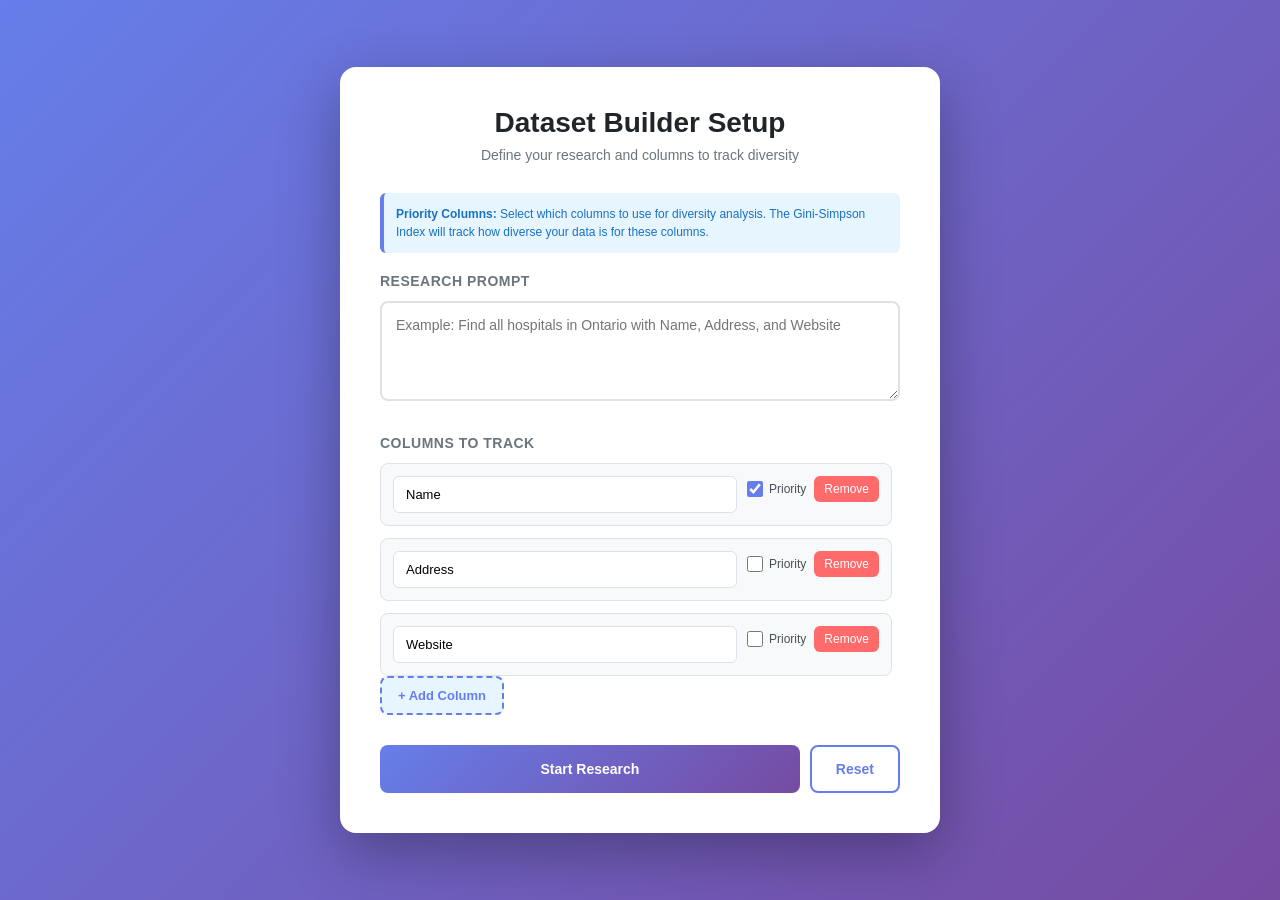
==== templates/index.html @ 41a12b10 "Added UI and continuous interaction with the algorithm" ====
<!DOCTYPE html>
<html lang="en">
<head>
    <meta charset="UTF-8">
    <meta name="viewport" content="width=device-width, initial-scale=1.0">
    <title>Dataset Builder - Setup</title>
    <style>
        * {
            margin: 0;
            padding: 0;
            box-sizing: border-box;
        }

        body {
            font-family: -apple-system, BlinkMacSystemFont, 'Segoe UI', Roboto, sans-serif;
            background: linear-gradient(135deg, #667eea 0%, #764ba2 100%);
            min-height: 100vh;
            display: flex;
            align-items: center;
            justify-content: center;
            padding: 20px;
        }

        .container {
            width: 100%;
            max-width: 600px;
            background: white;
            border-radius: 16px;
            box-shadow: 0 20px 60px rgba(0, 0, 0, 0.3);
            padding: 40px;
        }

        .header {
            margin-bottom: 30px;
            text-align: center;
        }

        .header h1 {
            font-size: 28px;
            color: #212529;
            margin-bottom: 8px;
            font-weight: 600;
        }

        .header p {
            font-size: 14px;
            color: #6c757d;
        }

        .form-section {
            margin-bottom: 30px;
        }

        .form-section-title {
            font-size: 14px;
            font-weight: 600;
            color: #6c757d;
            text-transform: uppercase;
            letter-spacing: 0.5px;
            margin-bottom: 12px;
            display: block;
        }

        .prompt-box {
            width: 100%;
            padding: 14px;
            border: 2px solid #dee2e6;
            border-radius: 8px;
            font-family: inherit;
            font-size: 14px;
            resize: vertical;
            min-height: 100px;
            transition: border-color 0.2s;
        }

        .prompt-box:focus {
            outline: none;
            border-color: #667eea;
            box-shadow: 0 0 0 3px rgba(102, 126, 234, 0.1);
        }

        .columns-container {
            display: flex;
            flex-direction: column;
            gap: 12px;
            max-height: 400px;
            overflow-y: auto;
            padding-right: 8px;
        }

        .column-input-group {
            display: flex;
            gap: 10px;
            align-items: flex-start;
            padding: 12px;
            background: #f8f9fa;
            border-radius: 8px;
            border: 1px solid #dee2e6;
            transition: all 0.2s;
        }

        .column-input-group:hover {
            background: #f0f0f0;
            border-color: #667eea;
        }

        .column-input-group.error {
            border-color: #ff6b6b;
            background: #fff5f5;
        }

        .column-input {
            flex: 1;
            padding: 10px 12px;
            border: 1px solid #dee2e6;
            border-radius: 6px;
            font-size: 13px;
            font-family: inherit;
            transition: border-color 0.2s;
        }

        .column-input:focus {
            outline: none;
            border-color: #667eea;
        }

        .column-controls {
            display: flex;
            gap: 8px;
            align-items: center;
            white-space: nowrap;
        }

        .priority-checkbox-label {
            display: flex;
            align-items: center;
            gap: 6px;
            font-size: 12px;
            font-weight: 500;
            color: #495057;
            cursor: pointer;
            user-select: none;
        }

        .priority-checkbox-label input[type="checkbox"] {
            width: 16px;
            height: 16px;
            cursor: pointer;
            accent-color: #667eea;
        }

        .remove-column-btn {
            padding: 6px 10px;
            background: #ff6b6b;
            color: white;
            border: none;
            border-radius: 6px;
            font-size: 12px;
            cursor: pointer;
            transition: background 0.2s;
            font-weight: 500;
        }

        .remove-column-btn:hover {
            background: #ff5252;
        }

        .add-column-btn {
            padding: 10px 16px;
            background: #e7f5ff;
            color: #667eea;
            border: 2px dashed #667eea;
            border-radius: 8px;
            font-size: 13px;
            cursor: pointer;
            font-weight: 600;
            transition: all 0.2s;
            align-self: flex-start;
        }

        .add-column-btn:hover {
            background: #667eea;
            color: white;
            border-style: solid;
        }

        .actions {
            display: flex;
            gap: 10px;
            margin-top: 30px;
        }

        .start-btn {
            flex: 1;
            padding: 14px;
            background: linear-gradient(135deg, #667eea 0%, #764ba2 100%);
            color: white;
            border: none;
            border-radius: 8px;
            font-size: 14px;
            font-weight: 600;
            cursor: pointer;
            transition: transform 0.2s, box-shadow 0.2s;
        }

        .start-btn:hover:not(:disabled) {
            transform: translateY(-2px);
            box-shadow: 0 5px 15px rgba(102, 126, 234, 0.3);
        }

        .start-btn:disabled {
            opacity: 0.5;
            cursor: not-allowed;
        }

        .reset-btn {
            padding: 14px 24px;
            background: white;
            color: #667eea;
            border: 2px solid #667eea;
            border-radius: 8px;
            font-size: 14px;
            font-weight: 600;
            cursor: pointer;
            transition: all 0.2s;
        }

        .reset-btn:hover {
            background: #f0f4ff;
        }

        .error-message {
            color: #c92a2a;
            font-size: 12px;
            margin-top: 8px;
            padding: 10px;
            background: #ffe0e0;
            border-left: 3px solid #c92a2a;
            border-radius: 4px;
            display: none;
        }

        .error-message.show {
            display: block;
        }

        .info-box {
            background: #e7f5ff;
            border-left: 4px solid #667eea;
            padding: 12px;
            border-radius: 6px;
            font-size: 12px;
            color: #1971c2;
            margin-bottom: 20px;
            line-height: 1.5;
        }

        .info-box strong {
            font-weight: 600;
        }

        @media (max-width: 600px) {
            .container {
                padding: 20px;
            }

            .header h1 {
                font-size: 22px;
            }

            .column-input-group {
                flex-direction: column;
            }

            .column-controls {
                width: 100%;
                justify-content: space-between;
            }
        }
    </style>
</head>
<body>
    <div class="container">
        <div class="header">
            <h1>Dataset Builder Setup</h1>
            <p>Define your research and columns to track diversity</p>
        </div>

        <div class="info-box">
            <strong>Priority Columns:</strong> Select which columns to use for diversity analysis. The Gini-Simpson Index will track how diverse your data is for these columns.
        </div>

        <form id="setupForm">
            <!-- Prompt Section -->
            <div class="form-section">
                <label class="form-section-title">Research Prompt</label>
                <textarea
                    id="promptInput"
                    class="prompt-box"
                    placeholder="Example: Find all hospitals in Ontario with Name, Address, and Website"
                    required
                ></textarea>
            </div>

            <!-- Columns Section -->
            <div class="form-section">
                <label class="form-section-title">Columns to Track</label>
                
                <div class="columns-container" id="columnsContainer">
                    <div class="column-input-group">
                        <input
                            type="text"
                            class="column-input"
                            placeholder="Column name (e.g., Name, Address, Website)"
                            value="Name"
                            required
                        >
                        <div class="column-controls">
                            <label class="priority-checkbox-label">
                                <input type="checkbox" class="priority-checkbox" checked>
                                Priority
                            </label>
                            <button type="button" class="remove-column-btn" onclick="removeColumn(event)">Remove</button>
                        </div>
                    </div>

                    <div class="column-input-group">
                        <input
                            type="text"
                            class="column-input"
                            placeholder="Column name"
                            value="Address"
                            required
                        >
                        <div class="column-controls">
                            <label class="priority-checkbox-label">
                                <input type="checkbox" class="priority-checkbox">
                                Priority
                            </label>
                            <button type="button" class="remove-column-btn" onclick="removeColumn(event)">Remove</button>
                        </div>
                    </div>

                    <div class="column-input-group">
                        <input
                            type="text"
                            class="column-input"
                            placeholder="Column name"
                            value="Website"
                            required
                        >
                        <div class="column-controls">
                            <label class="priority-checkbox-label">
                                <input type="checkbox" class="priority-checkbox">
                                Priority
                            </label>
                            <button type="button" class="remove-column-btn" onclick="removeColumn(event)">Remove</button>
                        </div>
                    </div>
                </div>

                <button type="button" class="add-column-btn" onclick="addColumn()">+ Add Column</button>
                <div class="error-message" id="errorMessage"></div>
            </div>

            <!-- Actions -->
            <div class="actions">
                <button type="submit" class="start-btn" id="startBtn">Start Research</button>
                <button type="reset" class="reset-btn">Reset</button>
            </div>
        </form>
    </div>

    <script>
        function addColumn() {
            const container = document.getElementById('columnsContainer');
            const group = document.createElement('div');
            group.className = 'column-input-group';
            group.innerHTML = `
                <input
                    type="text"
                    class="column-input"
                    placeholder="Column name"
                    required
                >
                <div class="column-controls">
                    <label class="priority-checkbox-label">
                        <input type="checkbox" class="priority-checkbox">
                        Priority
                    </label>
                    <button type="button" class="remove-column-btn" onclick="removeColumn(event)">Remove</button>
                </div>
            `;
            container.appendChild(group);
        }

        function removeColumn(event) {
            event.preventDefault();
            const container = document.getElementById('columnsContainer');
            const groups = container.querySelectorAll('.column-input-group');
            
            if (groups.length <= 1) {
                showError('You must have at least one column');
                return;
            }
            
            event.target.closest('.column-input-group').remove();
            clearError();
        }

        function showError(message) {
            const errorDiv = document.getElementById('errorMessage');
            errorDiv.textContent = message;
            errorDiv.classList.add('show');
        }

        function clearError() {
            const errorDiv = document.getElementById('errorMessage');
            errorDiv.classList.remove('show');
        }

        document.getElementById('setupForm').addEventListener('submit', async (e) => {
            e.preventDefault();
            clearError();

            const prompt = document.getElementById('promptInput').value.trim();
            const columnGroups = document.querySelectorAll('.column-input-group');
            
            if (!prompt) {
                showError('Research prompt is required');
                return;
            }

            const columns = [];
            columnGroups.forEach(group => {
                const input = group.querySelector('.column-input');
                const isChecked = group.querySelector('.priority-checkbox').checked;
                const columnName = input.value.trim();
                
                if (!columnName) {
                    showError('All columns must have names');
                    return;
                }

                if (columns.some(c => c.name.toLowerCase() === columnName.toLowerCase())) {
                    showError('Duplicate column names not allowed');
                    return;
                }

                columns.push({
                    name: columnName,
                    isPriority: isChecked
                });
            });

            if (columns.length === 0) {
                showError('At least one column is required');
                return;
            }

            const hasPriority = columns.some(c => c.isPriority);
            if (!hasPriority) {
                showError('At least one column must be marked as Priority');
                return;
            }

            // Store in session storage and navigate to chat
            sessionStorage.setItem('researchSetup', JSON.stringify({
                prompt,
                columns,
                startTime: new Date().toISOString()
            }));

            window.location.href = '/chat';
        });

        // Load saved setup if exists
        window.addEventListener('load', () => {
            const saved = sessionStorage.getItem('researchSetup');
            if (saved) {
                try {
                    const setup = JSON.parse(saved);
                    document.getElementById('promptInput').value = setup.prompt;
                    
                    // Clear default columns
                    document.getElementById('columnsContainer').innerHTML = '';
                    
                    // Add saved columns
                    setup.columns.forEach(col => {
                        const group = document.createElement('div');
                        group.className = 'column-input-group';
                        group.innerHTML = `
                            <input
                                type="text"
                                class="column-input"
                                value="${col.name}"
                                required
                            >
                            <div class="column-controls">
                                <label class="priority-checkbox-label">
                                    <input type="checkbox" class="priority-checkbox" ${col.isPriority ? 'checked' : ''}>
                                    Priority
                                </label>
                                <button type="button" class="remove-column-btn" onclick="removeColumn(event)">Remove</button>
                            </div>
                        `;
                        document.getElementById('columnsContainer').appendChild(group);
                    });
                } catch (e) {
                    console.error('Error loading setup:', e);
                }
            }
        });
    </script>
</body>
</html>
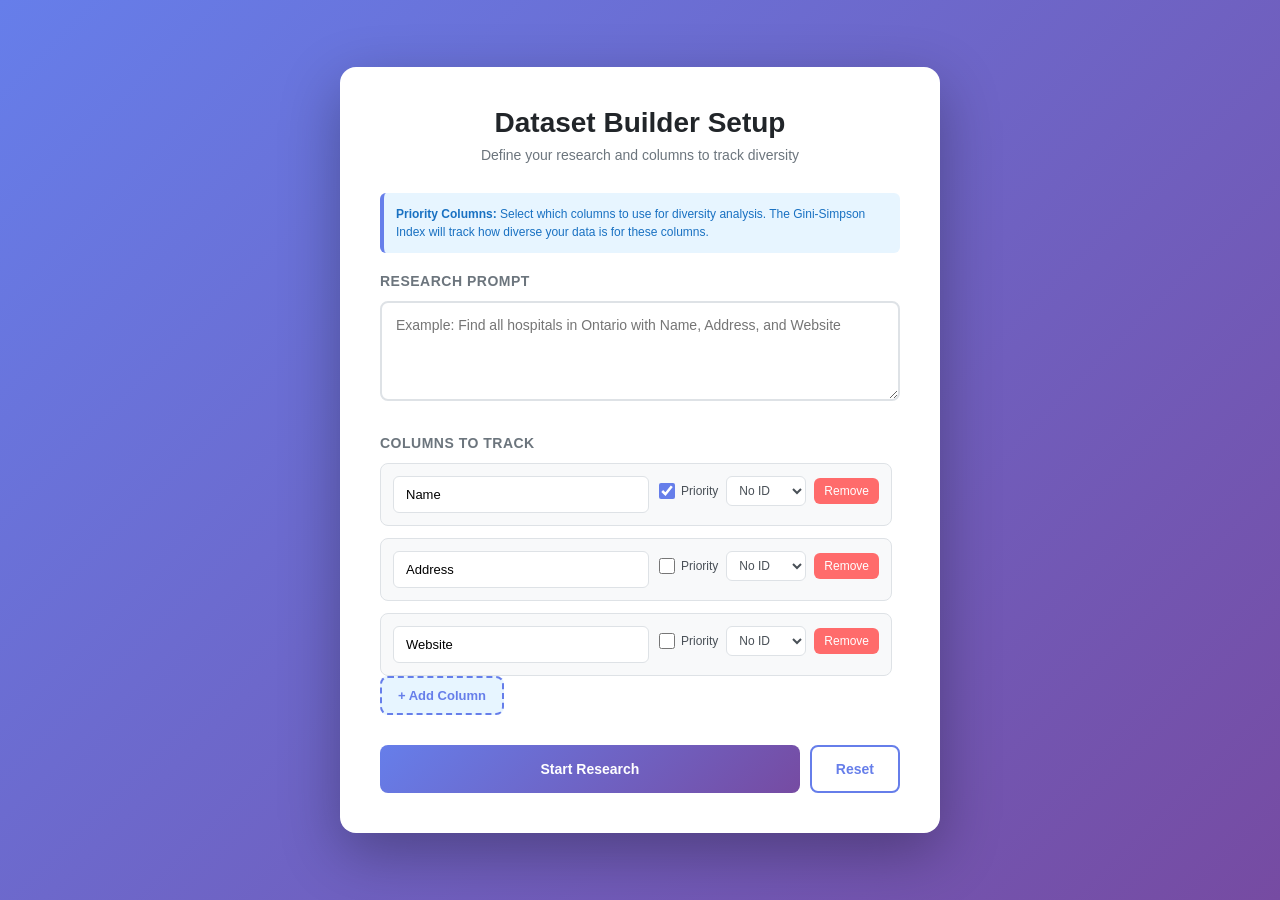
==== commit 32ddce55: "Scrape and dedupe nodes revamped" ====
--- a/templates/index.html
+++ b/templates/index.html
@@ -129,6 +129,15 @@
             gap: 8px;
             align-items: center;
             white-space: nowrap;
+        }
+
+        .identifier-select {
+            padding: 6px 8px;
+            border: 1px solid #dee2e6;
+            border-radius: 6px;
+            font-size: 12px;
+            background: white;
+            color: #495057;
         }
 
         .priority-checkbox-label {
@@ -320,6 +329,11 @@
                                 <input type="checkbox" class="priority-checkbox" checked>
                                 Priority
                             </label>
+                            <select class="identifier-select">
+                                <option value="none">No ID</option>
+                                <option value="hard">Hard ID</option>
+                                <option value="soft">Soft ID</option>
+                            </select>
                             <button type="button" class="remove-column-btn" onclick="removeColumn(event)">Remove</button>
                         </div>
                     </div>
@@ -337,6 +351,11 @@
                                 <input type="checkbox" class="priority-checkbox">
                                 Priority
                             </label>
+                            <select class="identifier-select">
+                                <option value="none">No ID</option>
+                                <option value="hard">Hard ID</option>
+                                <option value="soft">Soft ID</option>
+                            </select>
                             <button type="button" class="remove-column-btn" onclick="removeColumn(event)">Remove</button>
                         </div>
                     </div>
@@ -354,6 +373,11 @@
                                 <input type="checkbox" class="priority-checkbox">
                                 Priority
                             </label>
+                            <select class="identifier-select">
+                                <option value="none">No ID</option>
+                                <option value="hard">Hard ID</option>
+                                <option value="soft">Soft ID</option>
+                            </select>
                             <button type="button" class="remove-column-btn" onclick="removeColumn(event)">Remove</button>
                         </div>
                     </div>
@@ -388,6 +412,11 @@
                         <input type="checkbox" class="priority-checkbox">
                         Priority
                     </label>
+                    <select class="identifier-select">
+                        <option value="none">No ID</option>
+                        <option value="hard">Hard ID</option>
+                        <option value="soft">Soft ID</option>
+                    </select>
                     <button type="button" class="remove-column-btn" onclick="removeColumn(event)">Remove</button>
                 </div>
             `;
@@ -435,6 +464,8 @@
             columnGroups.forEach(group => {
                 const input = group.querySelector('.column-input');
                 const isChecked = group.querySelector('.priority-checkbox').checked;
+                const identifierSelect = group.querySelector('.identifier-select');
+                const dedupeRole = identifierSelect ? identifierSelect.value : 'none';
                 const columnName = input.value.trim();
                 
                 if (!columnName) {
@@ -449,7 +480,8 @@
 
                 columns.push({
                     name: columnName,
-                    isPriority: isChecked
+                    isPriority: isChecked,
+                    dedupeRole
                 });
             });
 
@@ -461,6 +493,12 @@
             const hasPriority = columns.some(c => c.isPriority);
             if (!hasPriority) {
                 showError('At least one column must be marked as Priority');
+                return;
+            }
+
+            const hasSoftId = columns.some(c => c.dedupeRole === 'soft');
+            if (!hasSoftId) {
+                showError('Select at least one Soft ID column for deduplication');
                 return;
             }
 
@@ -501,6 +539,11 @@
                                     <input type="checkbox" class="priority-checkbox" ${col.isPriority ? 'checked' : ''}>
                                     Priority
                                 </label>
+                                <select class="identifier-select">
+                                    <option value="none" ${col.dedupeRole === 'none' ? 'selected' : ''}>No ID</option>
+                                    <option value="hard" ${col.dedupeRole === 'hard' ? 'selected' : ''}>Hard ID</option>
+                                    <option value="soft" ${col.dedupeRole === 'soft' ? 'selected' : ''}>Soft ID</option>
+                                </select>
                                 <button type="button" class="remove-column-btn" onclick="removeColumn(event)">Remove</button>
                             </div>
                         `;
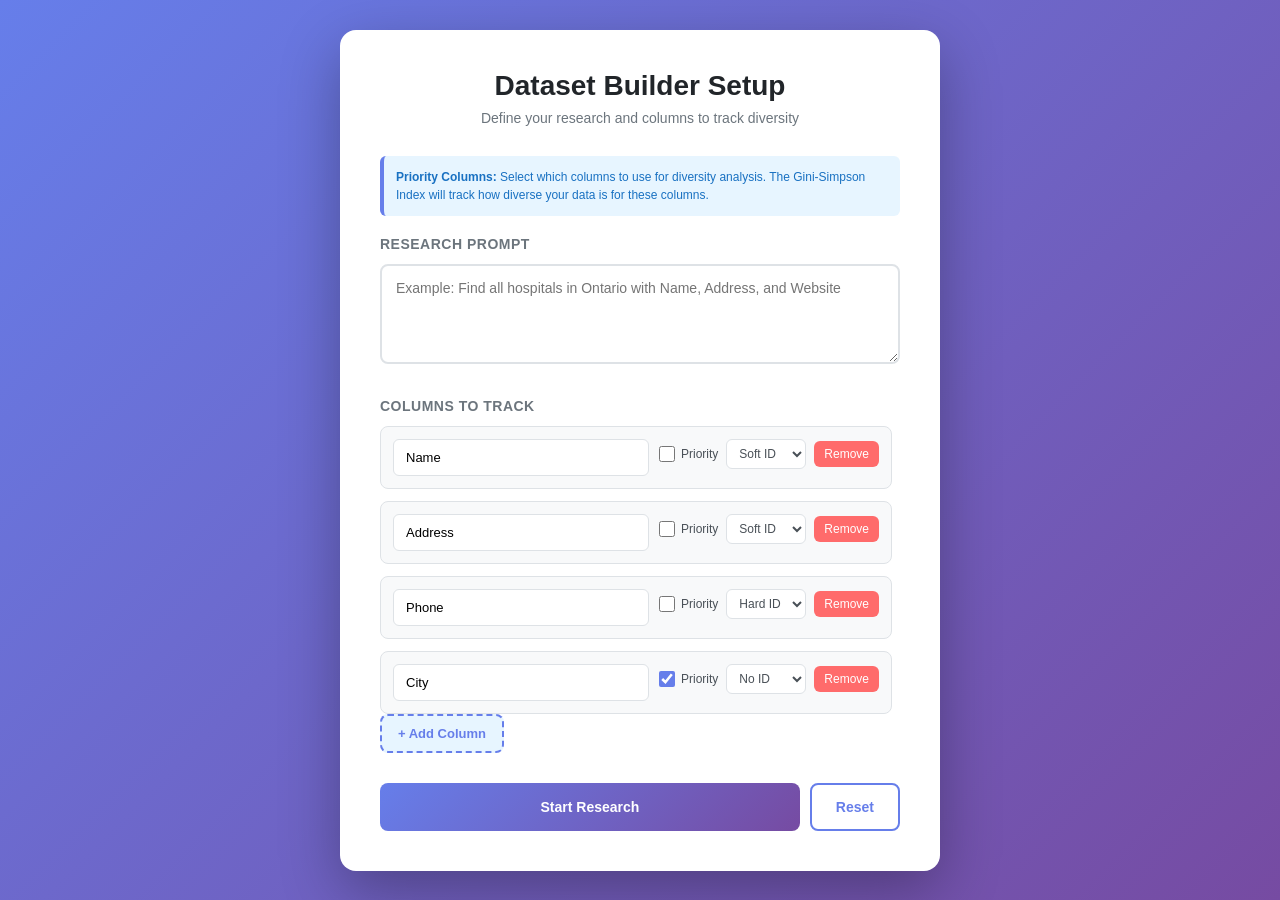
==== commit 8c5cfdf2: "Programmatic Changes" ====
--- a/templates/index.html
+++ b/templates/index.html
@@ -326,13 +326,13 @@
                         >
                         <div class="column-controls">
                             <label class="priority-checkbox-label">
-                                <input type="checkbox" class="priority-checkbox" checked>
+                                <input type="checkbox" class="priority-checkbox">
                                 Priority
                             </label>
                             <select class="identifier-select">
                                 <option value="none">No ID</option>
                                 <option value="hard">Hard ID</option>
-                                <option value="soft">Soft ID</option>
+                                <option selected value="soft">Soft ID</option>
                             </select>
                             <button type="button" class="remove-column-btn" onclick="removeColumn(event)">Remove</button>
                         </div>
@@ -354,6 +354,28 @@
                             <select class="identifier-select">
                                 <option value="none">No ID</option>
                                 <option value="hard">Hard ID</option>
+                                <option selected value="soft">Soft ID</option>
+                            </select>
+                            <button type="button" class="remove-column-btn" onclick="removeColumn(event)">Remove</button>
+                        </div>
+                    </div>
+
+                    <div class="column-input-group">
+                        <input
+                            type="text"
+                            class="column-input"
+                            placeholder="Column name"
+                            value="Phone"
+                            required
+                        >
+                        <div class="column-controls">
+                            <label class="priority-checkbox-label">
+                                <input type="checkbox" class="priority-checkbox">
+                                Priority
+                            </label>
+                            <select class="identifier-select">
+                                <option value="none">No ID</option>
+                                <option selected value="hard">Hard ID</option>
                                 <option value="soft">Soft ID</option>
                             </select>
                             <button type="button" class="remove-column-btn" onclick="removeColumn(event)">Remove</button>
@@ -365,12 +387,12 @@
                             type="text"
                             class="column-input"
                             placeholder="Column name"
-                            value="Website"
+                            value="City"
                             required
                         >
                         <div class="column-controls">
                             <label class="priority-checkbox-label">
-                                <input type="checkbox" class="priority-checkbox">
+                                <input type="checkbox" class="priority-checkbox" checked>
                                 Priority
                             </label>
                             <select class="identifier-select">
